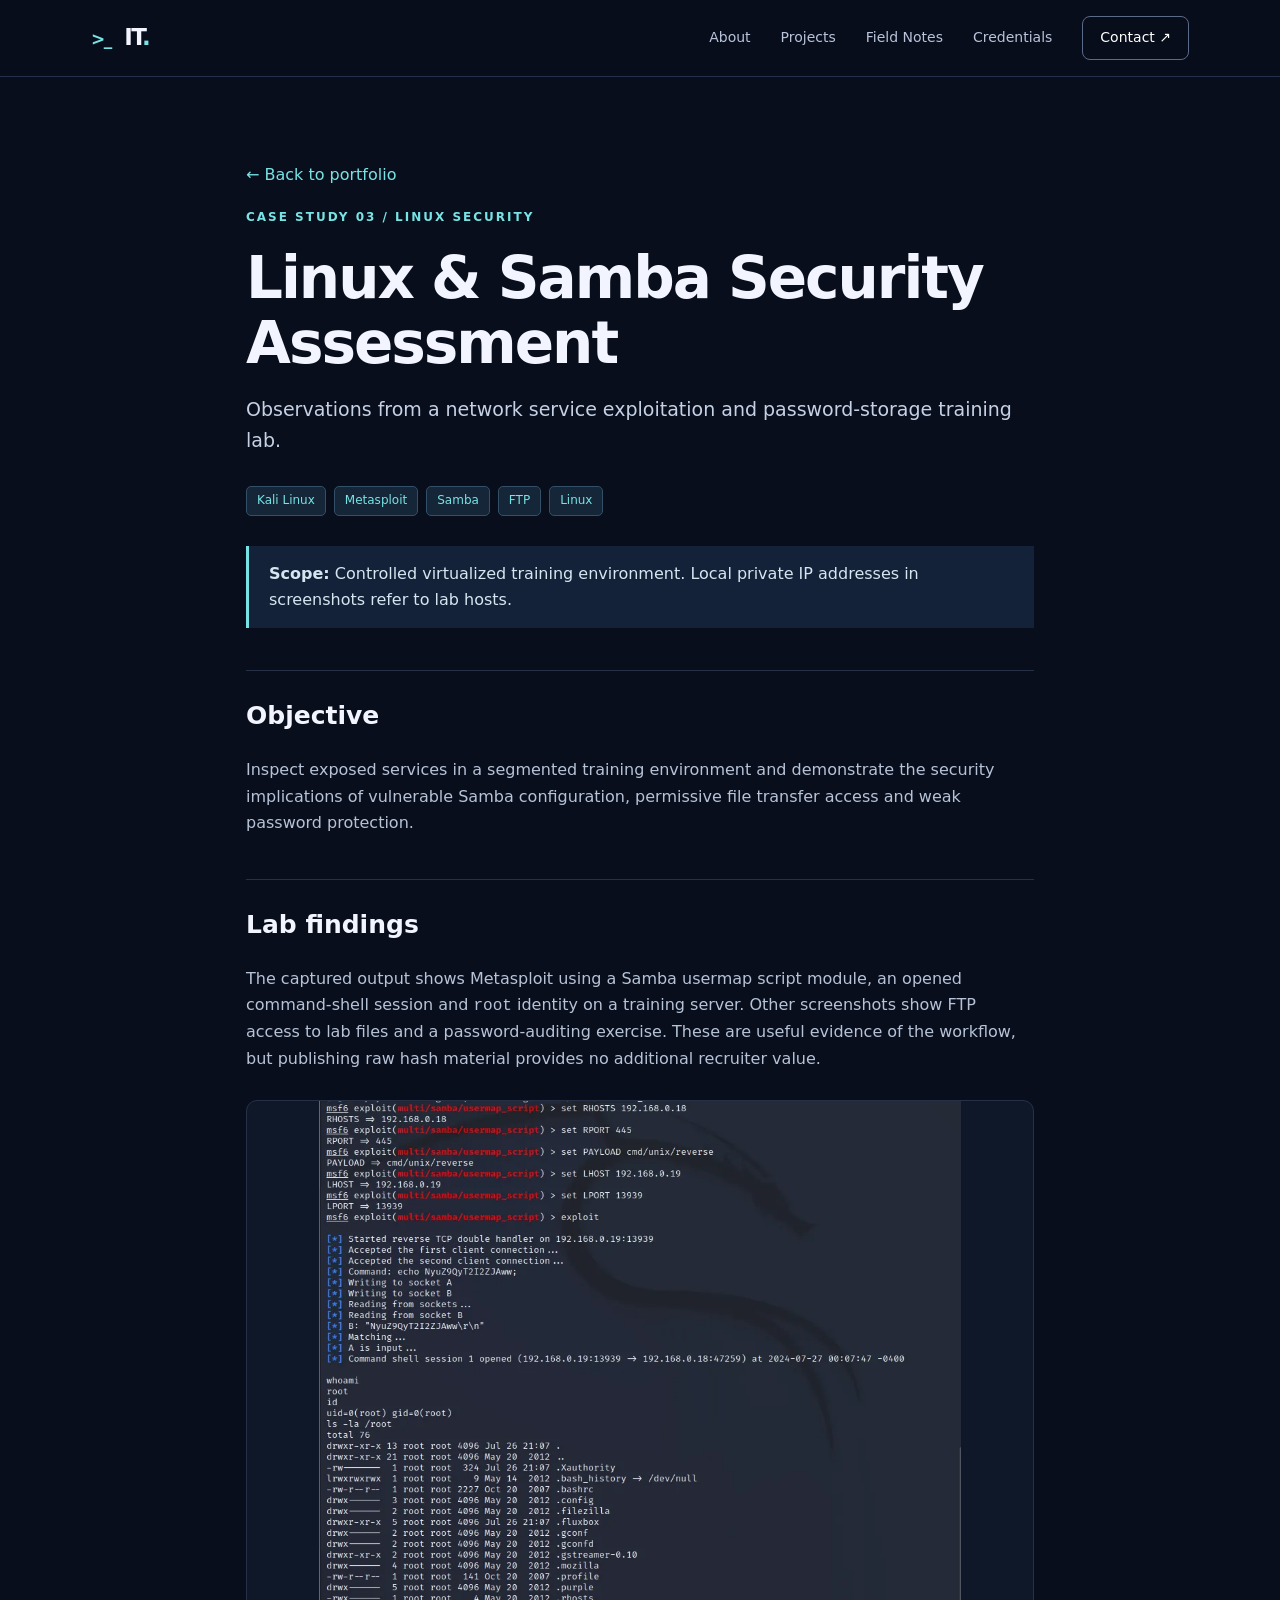
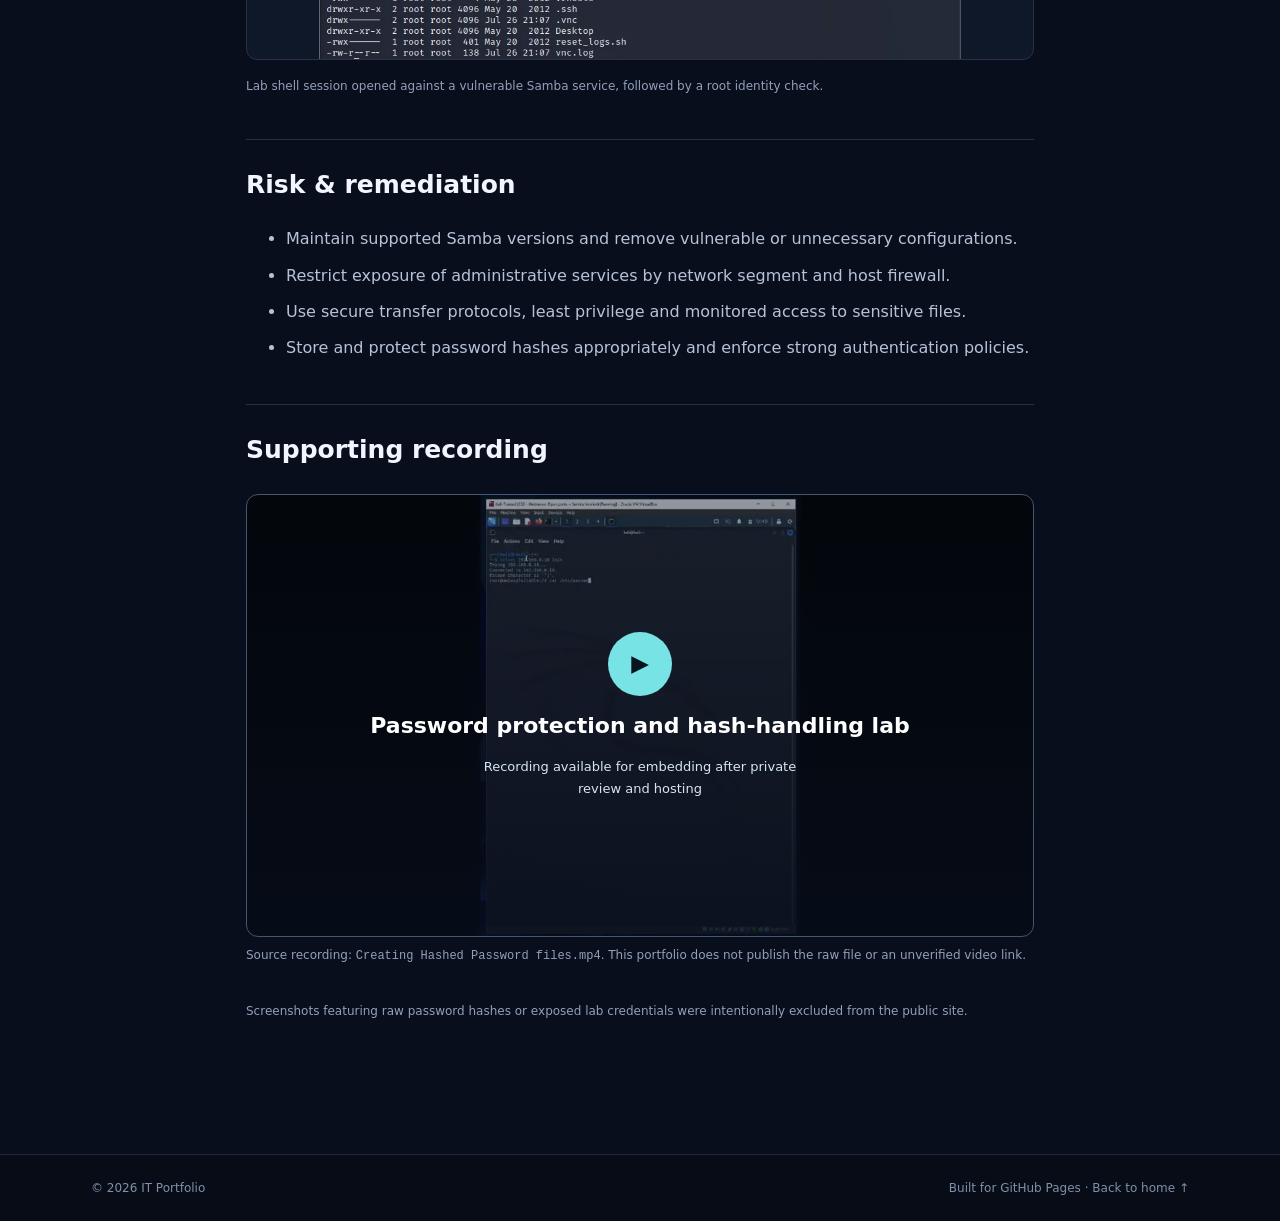
==== projects-linux-security-assessment.html @ bdb4d692 "Add files via upload" ====
<!doctype html><html lang="en"><head><meta charset="utf-8"><meta name="viewport" content="width=device-width,initial-scale=1"><meta name="theme-color" content="#090e1c"><meta name="description" content="IT systems administration and cybersecurity lab portfolio."><title>Linux &amp; Samba Security Assessment | IT Portfolio</title><link rel="stylesheet" href="styles.css"></head><body><a href="#main" class="skip">Skip to content</a><header class="site-header"><div class="wrap nav"><a class="logo" href="index.html"><span class="logo-icon">&gt;_</span> IT<span class="dot">.</span></a><button id="menuButton" class="menu-toggle" aria-expanded="false" aria-controls="navLinks">Menu ☰</button><nav id="navLinks" aria-label="Main navigation"><a href="index.html#about">About</a><a href="index.html#projects">Projects</a><a href="index.html#writing">Field Notes</a><a href="index.html#credentials">Credentials</a><a class="nav-contact" href="index.html#contact">Contact ↗</a></nav></div></header><main id="main"><article class="article"><a class="back" href="index.html#projects">← Back to portfolio</a><div class="kicker">CASE STUDY 03 / LINUX SECURITY</div><h1>Linux &amp; Samba Security Assessment</h1><p class="deck">Observations from a network service exploitation and password-storage training lab.</p><div class="tag-strip"><span>Kali Linux</span><span>Metasploit</span><span>Samba</span><span>FTP</span><span>Linux</span></div><div class="alert"><strong>Scope:</strong> Controlled virtualized training environment. Local private IP addresses in screenshots refer to lab hosts.</div><h2>Objective</h2><p>Inspect exposed services in a segmented training environment and demonstrate the security implications of vulnerable Samba configuration, permissive file transfer access and weak password protection.</p><h2>Lab findings</h2><p>The captured output shows Metasploit using a Samba usermap script module, an opened command-shell session and <code>root</code> identity on a training server. Other screenshots show FTP access to lab files and a password-auditing exercise. These are useful evidence of the workflow, but publishing raw hash material provides no additional recruiter value.</p><figure><img loading="lazy" src="assets-samba-session.webp" alt="Lab shell session opened against a vulnerable Samba service, followed by a root identity check."><figcaption>Lab shell session opened against a vulnerable Samba service, followed by a root identity check.</figcaption></figure><h2>Risk & remediation</h2><ul><li>Maintain supported Samba versions and remove vulnerable or unnecessary configurations.</li><li>Restrict exposure of administrative services by network segment and host firewall.</li><li>Use secure transfer protocols, least privilege and monitored access to sensitive files.</li><li>Store and protect password hashes appropriately and enforce strong authentication policies.</li></ul><h2>Supporting recording</h2><div class="media-video"><div class="video-cover" style="background-image:linear-gradient(0deg,#070e1bdb,#070e1b66),url('assets-password-audit-poster.webp')"><span class="play-icon" aria-hidden="true">▶</span><strong>Password protection and hash-handling lab</strong><small>Recording available for embedding after private review and hosting</small></div><p class="video-caption">Source recording: <code>Creating Hashed Password files.mp4</code>. This portfolio does not publish the raw file or an unverified video link.</p></div><p class="source-note">Screenshots featuring raw password hashes or exposed lab credentials were intentionally excluded from the public site.</p></article></main><footer><div class="wrap footer-inner"><span>© <span id="year"></span> IT Portfolio</span><span>Built for GitHub Pages · <a href="index.html">Back to home ↑</a></span></div></footer><script src="script.js"></script></body></html>
---- styles.css ----
:root{--bg:#090e1c;--surface:#10182a;--surface2:#0d1425;--border:#263148;--text:#f2f5ff;--muted:#a3afc8;--cyan:#78e3e4;--violet:#958aff;--max:1150px}*{box-sizing:border-box}html{scroll-behavior:smooth;scroll-padding-top:86px}body{margin:0;background:var(--bg);color:var(--text);font:16px/1.65 system-ui,-apple-system,BlinkMacSystemFont,"Segoe UI",sans-serif}a{color:inherit;text-decoration:none}a:focus-visible,button:focus-visible{outline:3px solid var(--cyan);outline-offset:4px}.wrap{max-width:var(--max);margin:0 auto;padding-left:26px;padding-right:26px}.skip{position:absolute;left:15px;top:-60px;background:white;color:black;padding:12px;z-index:99}.skip:focus{top:10px}.site-header{position:sticky;top:0;z-index:20;background:#090e1ce8;backdrop-filter:blur(15px);border-bottom:1px solid #22304a}.nav{display:flex;align-items:center;justify-content:space-between;min-height:76px}.logo{font-size:23px;letter-spacing:-1.5px;font-weight:850}.logo-icon{font-size:17px;color:var(--cyan);margin-right:7px}.dot{color:var(--cyan)}nav{display:flex;align-items:center;gap:30px}nav a{font-size:14px;color:#b9c4da;transition:color .2s}nav a:hover,.text-link:hover{color:var(--cyan)}nav .nav-contact{padding:9px 17px;border:1px solid #596b87;color:white;border-radius:8px}.menu-toggle{display:none}.hero{padding-top:106px;padding-bottom:125px}.eyebrow,.kicker{color:var(--cyan);letter-spacing:2px;font-size:12px;font-weight:750}.eyebrow{display:flex;align-items:center;gap:12px}.live-dot{width:8px;height:8px;background:var(--cyan);border-radius:50%;box-shadow:0 0 14px var(--cyan)}.hero-grid{display:grid;grid-template-columns:1.12fr .88fr;align-items:center;gap:60px}.hero h1{font-size:clamp(45px,5.3vw,77px);line-height:1.09;letter-spacing:-3.5px;margin:23px 0 28px;font-weight:790}.gradient{color:var(--cyan)}.intro{color:var(--muted);max-width:610px;font-size:18px;line-height:1.8}.intro strong{color:white}.actions{display:flex;gap:12px;flex-wrap:wrap;margin-top:33px}.button{display:inline-flex;align-items:center;gap:20px;font-weight:700;font-size:14px;border-radius:9px;padding:13px 22px;transition:transform .15s,background .15s}.button:hover{transform:translateY(-2px)}.primary{background:var(--cyan);color:#07101e}.primary:hover{background:#a0ffff}.secondary{border:1px solid #52617a;color:#e7eaf4}.secondary:hover{background:#19233a}.hero-meta{display:flex;gap:14px;flex-wrap:wrap;margin-top:35px;color:#aabbd3;font-size:12px}.hero-meta span:not(:last-child):after{content:"·";margin-left:14px;color:var(--cyan)}.terminal{border:1px solid #354361;border-radius:15px;overflow:hidden;background:#0c1426;box-shadow:0 30px 100px #0007,0 0 55px #4761a50d;transform:rotate(1deg)}.terminal-bar{background:#19233a;border-bottom:1px solid #34415a;display:flex;justify-content:space-between;padding:15px 18px;color:#8d9db7;font:12px ui-monospace,SFMono-Regular,Consolas,monospace}.circles{display:flex;gap:6px}.circles i{display:block;width:9px;height:9px;background:#6b7895;border-radius:50%}.circles i:first-child{background:#ef797c}.circles i:nth-child(2){background:#f4c367}.circles i:nth-child(3){background:#6bd0a4}.terminal-body{padding:22px 28px 30px;font:13px/1.75 ui-monospace,SFMono-Regular,Consolas,monospace}.terminal-body p{margin:0 0 9px}.prompt,.folders{color:var(--cyan)}.cmd{color:#e0e6f6}.output{padding-left:21px;color:#9ba9c4;margin-bottom:22px!important}.cursor{display:inline-block;background:var(--cyan);height:15px;width:8px;vertical-align:middle}.section{padding:105px 0}.section.alt{background:var(--surface2);border-top:1px solid #1a2942;border-bottom:1px solid #1a2942}.section-layout{display:grid;grid-template-columns:1fr 1fr;gap:88px}.section h2{font-size:clamp(35px,4vw,53px);line-height:1.14;letter-spacing:-1.8px;margin:17px 0 25px}.body-copy p{margin:0 0 18px;color:#b9c3d7;font-size:17px;line-height:1.85}.pill-row{display:flex;gap:9px;flex-wrap:wrap;margin-top:26px}.pill-row span{border:1px solid #3c4b63;border-radius:6px;color:#ccd6e7;padding:6px 10px;font-size:12px}.section-top{display:flex;align-items:end;justify-content:space-between;margin-bottom:40px}.section-top h2{margin-bottom:12px}.muted{color:var(--muted);max-width:700px;margin:0}.section-index{color:#65748f;font-size:12px;letter-spacing:2px;white-space:nowrap}.card-grid{display:grid;grid-template-columns:repeat(3,minmax(0,1fr));gap:20px}.project-card{border:1px solid #303b52;border-radius:12px;overflow:hidden;background:#11192a;display:flex;flex-direction:column;transition:transform .2s,border-color .2s}.project-card:hover{transform:translateY(-5px);border-color:#77dfe0}.project-visual{height:174px;display:flex;align-items:center;justify-content:center;border-bottom:1px solid #2b3b54;overflow:hidden}.visual-one{background:radial-gradient(circle at 70% 30%,#25475c,#10192c 64%)}.visual-code{font:14px/2 ui-monospace,monospace;color:#b9fafa;background:#080f1ab8;border:1px solid #2c6070;border-radius:8px;padding:13px 20px;transform:rotate(-4deg)}.visual-code span{color:#75aab8}.visual-two{background:radial-gradient(circle at 50% 50%,#1b3d5d,#10192c 70%)}.network-diagram{display:flex;align-items:center;gap:4px;color:#79e3e4;font:11px ui-monospace,monospace}.network-diagram span{border:1px solid #69c9db;padding:14px 9px;border-radius:5px;background:#122e4a}.network-diagram b{font-size:16px}.visual-three{background:radial-gradient(circle at 50% 20%,#2c315b,#111a2b 70%)}.grid-lines{display:grid;grid-template-columns:1fr 1fr;gap:13px;transform:rotate(-7deg)}.grid-lines span{color:#bab1ff;border:1px solid #6563b2;border-radius:6px;background:#171b38;padding:8px 25px;font:13px ui-monospace,monospace}.card-content{padding:25px;display:flex;flex-direction:column;flex:1}.tag-row{display:flex;justify-content:space-between;gap:8px;flex-wrap:wrap;color:var(--cyan);font-size:10px;font-weight:800;letter-spacing:1.1px}.tag-row .sample{color:#c9b18e}.card-content h3{font-size:21px;line-height:1.28;letter-spacing:-.5px;margin:19px 0 10px}.card-content p{color:var(--muted);font-size:14px;margin:0 0 24px;flex:1}.text-link{font-size:14px;font-weight:700}.text-link span{margin-left:6px}.notes-list{border-top:1px solid var(--border)}.notes-list a{padding:25px 5px;display:grid;grid-template-columns:85px 1fr 30px;align-items:center;border-bottom:1px solid var(--border);transition:background .2s}.notes-list a:hover{background:#162139}.note-number{color:var(--cyan);font:13px ui-monospace,monospace}.note-title{font-size:20px;font-weight:650}.note-title small{display:block;color:var(--muted);font-size:13px;font-weight:400;margin-top:4px}.arrow{color:var(--cyan);font-size:23px}.credential-stack{display:grid;gap:16px}.credential{display:flex;gap:18px;align-items:center;border:1px solid var(--border);padding:20px;border-radius:10px;background:#10192a}.credential-icon{height:52px;min-width:52px;display:grid;place-items:center;background:#203347;border:1px solid #3b6979;border-radius:10px;color:var(--cyan);font:800 14px ui-monospace,monospace}.credential h3{margin:0 0 3px;font-size:18px}.credential p{margin:0;color:var(--muted);font-size:13px}.credential small{color:#7697ab}.contact-section{background:radial-gradient(ellipse at 75% 30%,#173b51,#0a1324 60%);border-top:1px solid #264252}.contact-section p{color:#b0bfd2;max-width:600px;font-size:17px}.contact-note{font-size:12px!important;margin-top:22px}footer{background:#080c16;border-top:1px solid #1d2a3f}.footer-inner{display:flex;justify-content:space-between;flex-wrap:wrap;gap:20px;padding-top:24px;padding-bottom:24px;font-size:12px;color:#7e90ab}.footer-inner a:hover{color:var(--cyan)}.article{max-width:800px;margin:0 auto;padding:85px 26px 120px}.article h1{font-size:clamp(36px,5vw,58px);line-height:1.12;letter-spacing:-2px;margin:18px 0}.article h2{font-size:25px;margin-top:42px}.article p,.article li{color:#b6c3d7}.article .alert{border-left:3px solid var(--cyan);background:#132238;padding:15px 20px;color:#d6e6f1;margin:30px 0}.article a{color:var(--cyan);text-decoration:underline}.article pre{overflow-x:auto;background:#111d30;padding:20px;border-radius:8px;color:#b6ecf4}.article .video-placeholder{border:1px dashed #506781;aspect-ratio:16/9;display:grid;place-items:center;color:var(--muted);background:#101b2c;border-radius:10px;text-align:center;padding:20px}.article .back{display:inline-block;margin-bottom:20px;text-decoration:none}.article .back:hover{color:white}@media(max-width:900px){.hero-grid{grid-template-columns:1fr;gap:45px}.hero{padding-top:75px}.terminal{max-width:570px;transform:none}.card-grid{grid-template-columns:1fr 1fr}.section-layout{gap:42px}}@media(max-width:640px){.wrap{padding-left:20px;padding-right:20px}.hero{padding-top:64px;padding-bottom:80px}.hero h1{letter-spacing:-2px}.intro{font-size:16px}.section{padding:75px 0}.section-layout{grid-template-columns:1fr;gap:15px}.card-grid{grid-template-columns:1fr}.section-index{display:none}.menu-toggle{display:block;border:1px solid #3b5068;border-radius:7px;background:none;color:white;padding:8px 12px}nav{display:none;position:absolute;top:76px;left:0;right:0;background:#10182a;border-bottom:1px solid #344057;padding:20px;flex-direction:column;align-items:stretch;gap:16px}nav.open{display:flex}.hero-meta{gap:8px}.hero-meta span:not(:last-child):after{margin-left:8px}.notes-list a{grid-template-columns:48px 1fr 20px}.note-title{font-size:16px}.terminal-body{font-size:12px;padding:18px}.contact-section h2{font-size:37px}}

.card-image-link{display:block;overflow:hidden;height:205px;background:#111c2c;border-bottom:1px solid var(--border)}.card-image-link img{width:100%;height:100%;object-fit:cover;transition:transform .25s}.project-card:hover .card-image-link img{transform:scale(1.035)}.done{color:#91d8ad!important}.article{max-width:840px}.article .deck{font-size:19px;color:#c5d1e4;margin:0 0 29px}.article figure{margin:28px 0}.article figure img{width:100%;height:auto;max-height:560px;object-fit:contain;background:#0e1829;border-radius:11px;border:1px solid var(--border)}.article figcaption,.video-caption,.source-note{font-size:12px!important;color:#91a0ba!important;margin-top:9px}.article .tag-strip{display:flex;gap:8px;flex-wrap:wrap;margin:24px 0}.tag-strip span{font-size:12px;color:var(--cyan);background:#142637;border:1px solid #325067;border-radius:5px;padding:4px 10px}.article h2{border-top:1px solid var(--border);padding-top:24px}.media-video{margin:24px 0 35px}.video-cover{aspect-ratio:16/9;background-size:cover;background-position:center;display:flex;flex-direction:column;justify-content:center;align-items:center;border:1px solid #425671;border-radius:12px;text-align:center;gap:12px;padding:30px}.video-cover strong{font-size:22px;color:white}.video-cover small{font-size:13px;max-width:330px;color:#d7e5f2}.play-icon{display:grid;place-items:center;width:64px;height:64px;border-radius:100%;background:#78e3e4;color:#07131f;font-size:23px}.article pre code{white-space:pre}.article .back{color:#78e3e4}.article ol li,.article ul li{margin-bottom:10px}@media(max-width:650px){.card-image-link{height:190px}.video-cover strong{font-size:18px}}
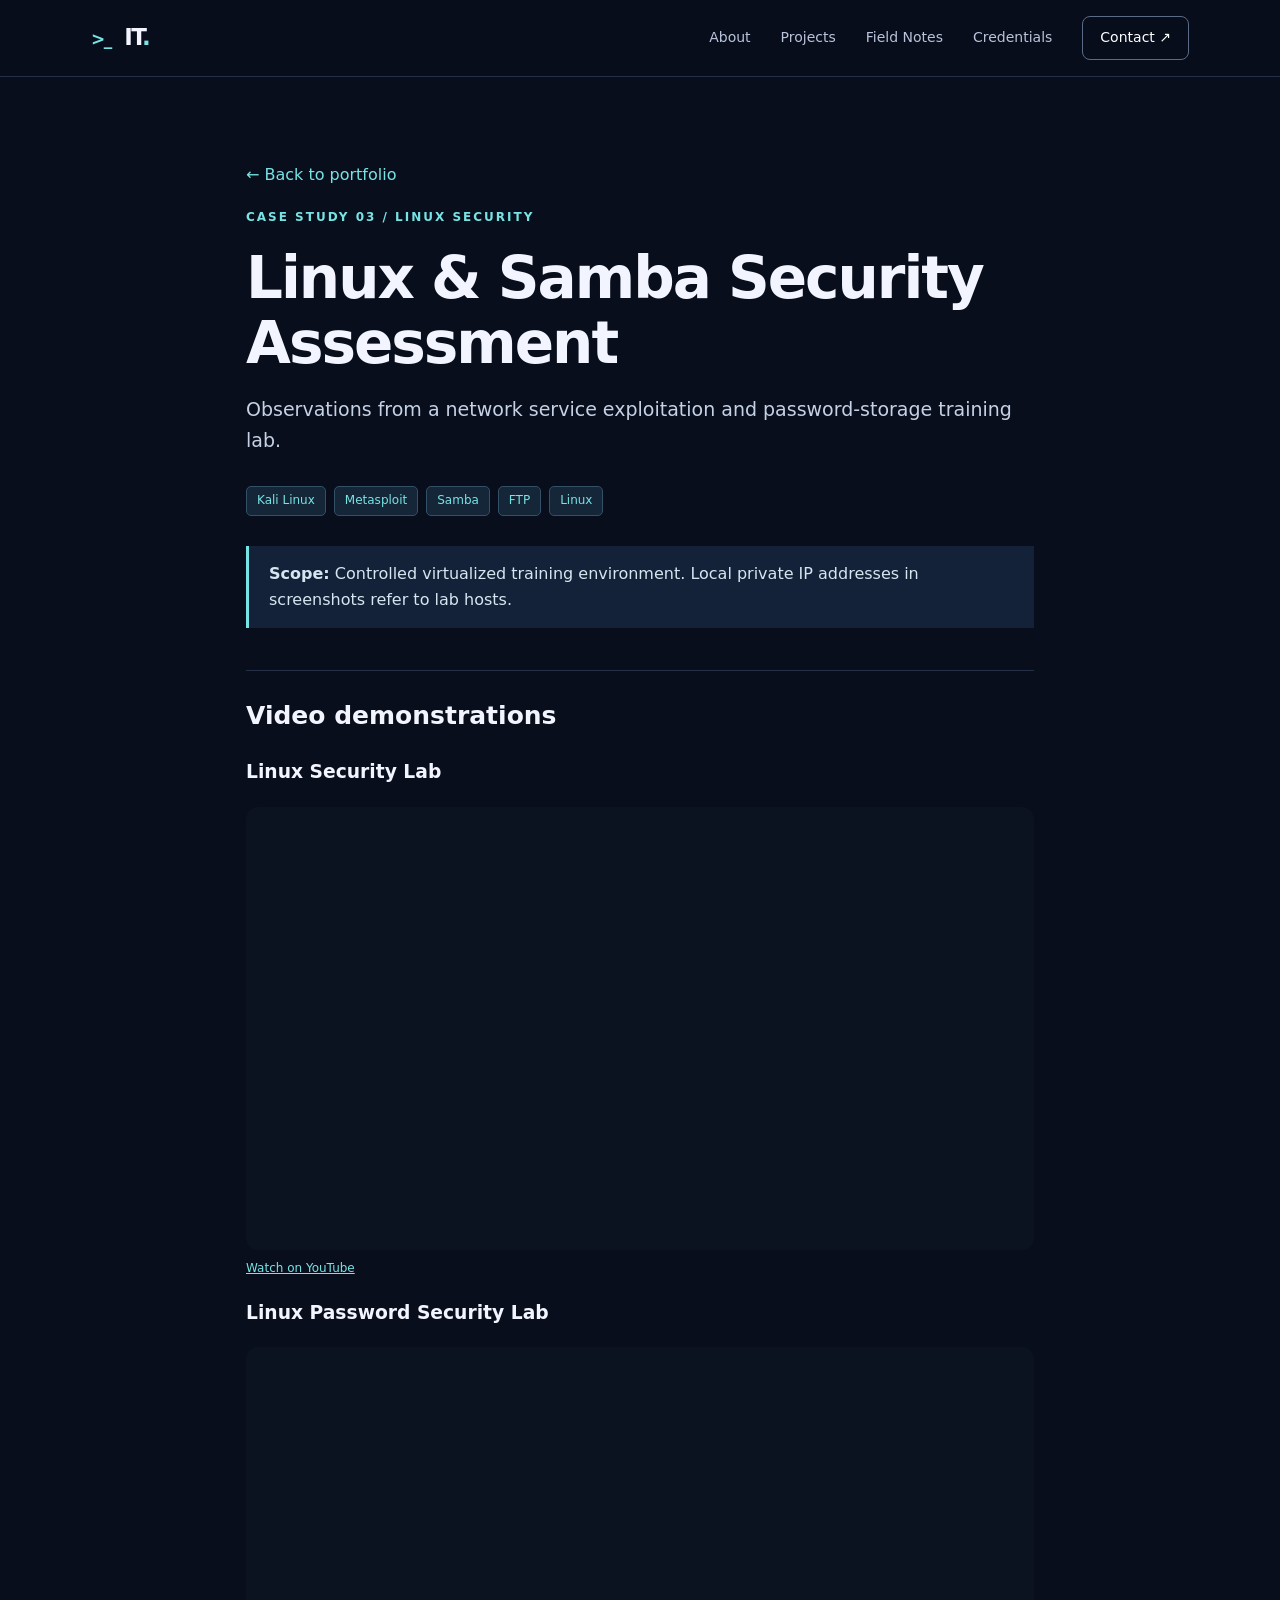
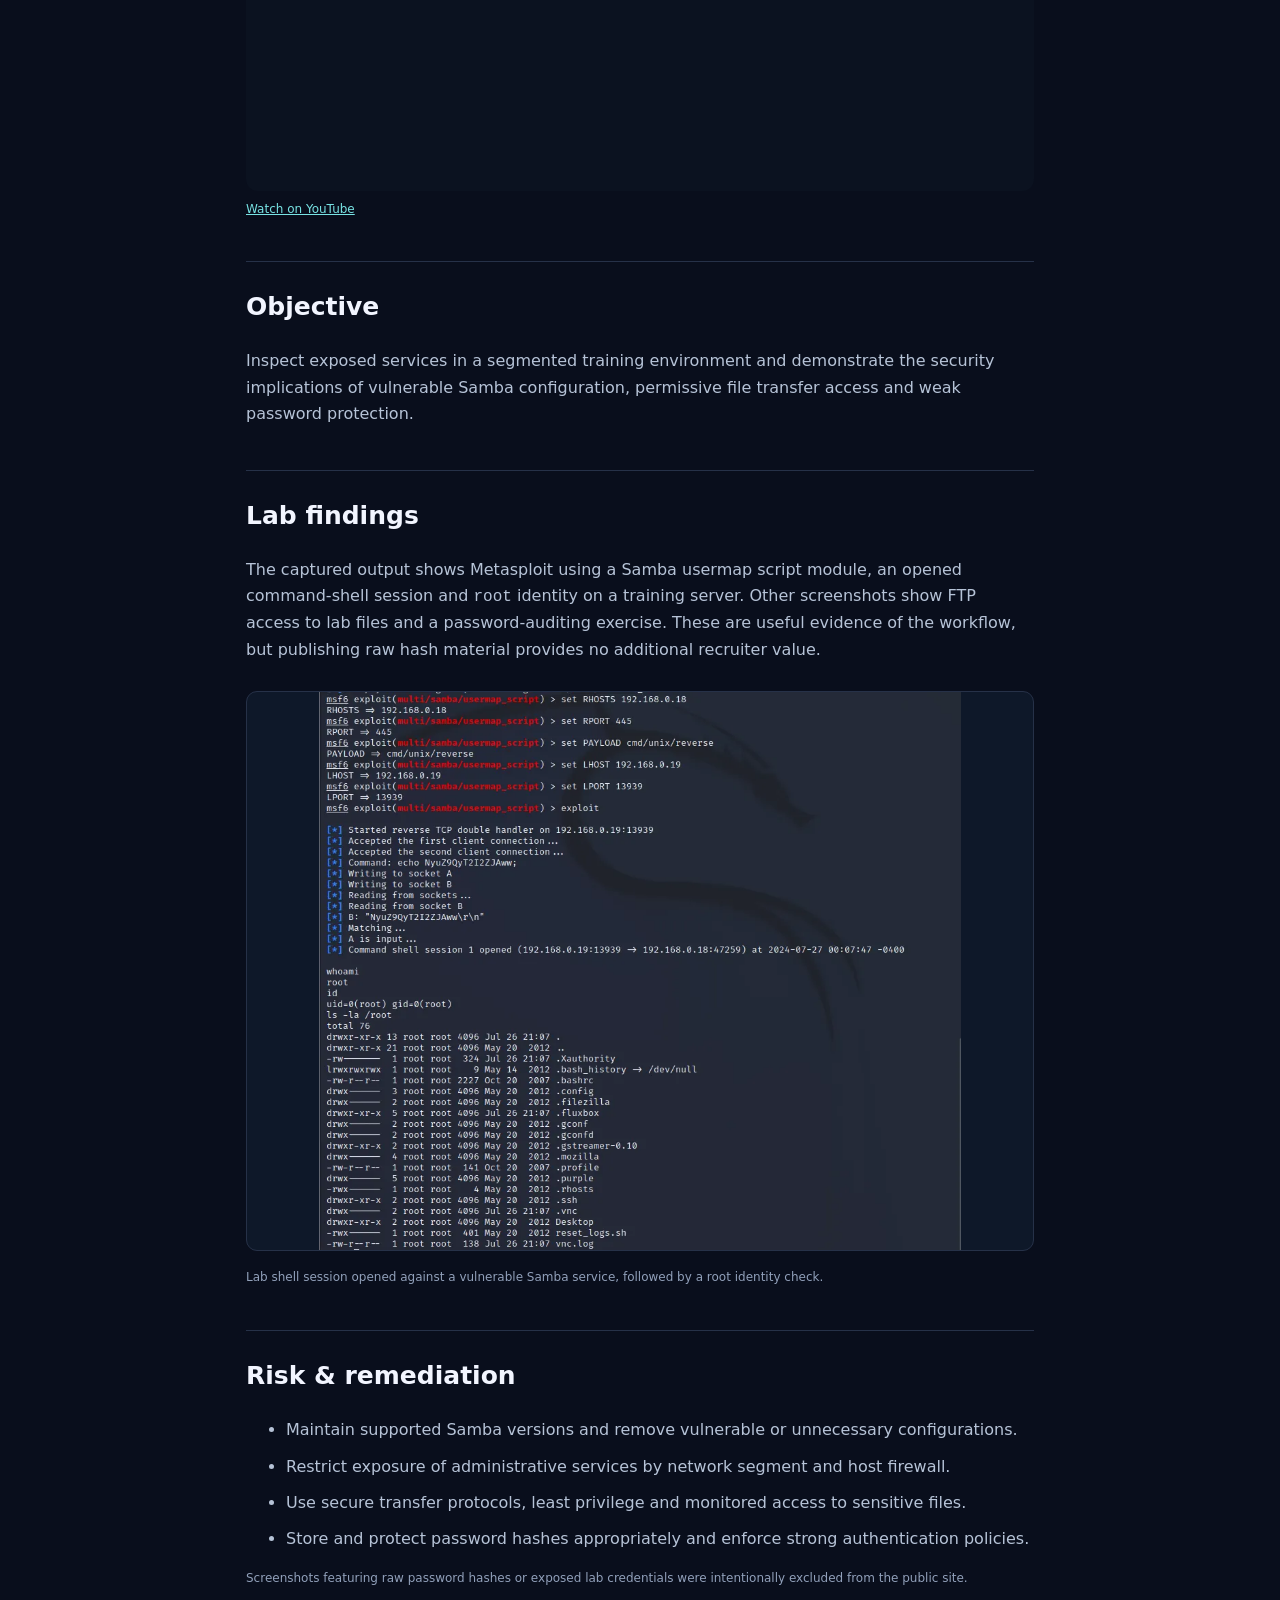
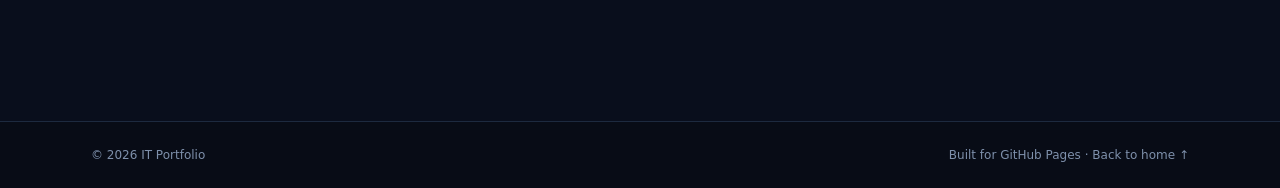
==== commit 3e357154: "Add playable video demonstrations above project documentation" ====
--- a/projects-linux-security-assessment.html
+++ b/projects-linux-security-assessment.html
@@ -1 +1 @@
-<!doctype html><html lang="en"><head><meta charset="utf-8"><meta name="viewport" content="width=device-width,initial-scale=1"><meta name="theme-color" content="#090e1c"><meta name="description" content="IT systems administration and cybersecurity lab portfolio."><title>Linux &amp; Samba Security Assessment | IT Portfolio</title><link rel="stylesheet" href="styles.css"></head><body><a href="#main" class="skip">Skip to content</a><header class="site-header"><div class="wrap nav"><a class="logo" href="index.html"><span class="logo-icon">&gt;_</span> IT<span class="dot">.</span></a><button id="menuButton" class="menu-toggle" aria-expanded="false" aria-controls="navLinks">Menu ☰</button><nav id="navLinks" aria-label="Main navigation"><a href="index.html#about">About</a><a href="index.html#projects">Projects</a><a href="index.html#writing">Field Notes</a><a href="index.html#credentials">Credentials</a><a class="nav-contact" href="index.html#contact">Contact ↗</a></nav></div></header><main id="main"><article class="article"><a class="back" href="index.html#projects">← Back to portfolio</a><div class="kicker">CASE STUDY 03 / LINUX SECURITY</div><h1>Linux &amp; Samba Security Assessment</h1><p class="deck">Observations from a network service exploitation and password-storage training lab.</p><div class="tag-strip"><span>Kali Linux</span><span>Metasploit</span><span>Samba</span><span>FTP</span><span>Linux</span></div><div class="alert"><strong>Scope:</strong> Controlled virtualized training environment. Local private IP addresses in screenshots refer to lab hosts.</div><h2>Objective</h2><p>Inspect exposed services in a segmented training environment and demonstrate the security implications of vulnerable Samba configuration, permissive file transfer access and weak password protection.</p><h2>Lab findings</h2><p>The captured output shows Metasploit using a Samba usermap script module, an opened command-shell session and <code>root</code> identity on a training server. Other screenshots show FTP access to lab files and a password-auditing exercise. These are useful evidence of the workflow, but publishing raw hash material provides no additional recruiter value.</p><figure><img loading="lazy" src="assets-samba-session.webp" alt="Lab shell session opened against a vulnerable Samba service, followed by a root identity check."><figcaption>Lab shell session opened against a vulnerable Samba service, followed by a root identity check.</figcaption></figure><h2>Risk & remediation</h2><ul><li>Maintain supported Samba versions and remove vulnerable or unnecessary configurations.</li><li>Restrict exposure of administrative services by network segment and host firewall.</li><li>Use secure transfer protocols, least privilege and monitored access to sensitive files.</li><li>Store and protect password hashes appropriately and enforce strong authentication policies.</li></ul><h2>Supporting recording</h2><div class="media-video"><div class="video-cover" style="background-image:linear-gradient(0deg,#070e1bdb,#070e1b66),url('assets-password-audit-poster.webp')"><span class="play-icon" aria-hidden="true">▶</span><strong>Password protection and hash-handling lab</strong><small>Recording available for embedding after private review and hosting</small></div><p class="video-caption">Source recording: <code>Creating Hashed Password files.mp4</code>. This portfolio does not publish the raw file or an unverified video link.</p></div><p class="source-note">Screenshots featuring raw password hashes or exposed lab credentials were intentionally excluded from the public site.</p></article></main><footer><div class="wrap footer-inner"><span>© <span id="year"></span> IT Portfolio</span><span>Built for GitHub Pages · <a href="index.html">Back to home ↑</a></span></div></footer><script src="script.js"></script></body></html>+<!doctype html><html lang="en"><head><meta charset="utf-8"><meta name="viewport" content="width=device-width,initial-scale=1"><meta name="theme-color" content="#090e1c"><meta name="description" content="IT systems administration and cybersecurity lab portfolio."><title>Linux &amp; Samba Security Assessment | IT Portfolio</title><link rel="stylesheet" href="styles.css"></head><body><a href="#main" class="skip">Skip to content</a><header class="site-header"><div class="wrap nav"><a class="logo" href="index.html"><span class="logo-icon">&gt;_</span> IT<span class="dot">.</span></a><button id="menuButton" class="menu-toggle" aria-expanded="false" aria-controls="navLinks">Menu ☰</button><nav id="navLinks" aria-label="Main navigation"><a href="index.html#about">About</a><a href="index.html#projects">Projects</a><a href="index.html#writing">Field Notes</a><a href="index.html#credentials">Credentials</a><a class="nav-contact" href="index.html#contact">Contact ↗</a></nav></div></header><main id="main"><article class="article"><a class="back" href="index.html#projects">← Back to portfolio</a><div class="kicker">CASE STUDY 03 / LINUX SECURITY</div><h1>Linux &amp; Samba Security Assessment</h1><p class="deck">Observations from a network service exploitation and password-storage training lab.</p><div class="tag-strip"><span>Kali Linux</span><span>Metasploit</span><span>Samba</span><span>FTP</span><span>Linux</span></div><div class="alert"><strong>Scope:</strong> Controlled virtualized training environment. Local private IP addresses in screenshots refer to lab hosts.</div><section class="case-video" style="margin:2rem 0"><h2>Video demonstrations</h2><h3>Linux Security Lab</h3><div style="width:100%;aspect-ratio:16/9;background:#0b1220;border-radius:12px;overflow:hidden"><iframe src="https://www.youtube-nocookie.com/embed/yNziHH8Kapo" title="Linux Security Lab" loading="lazy" referrerpolicy="strict-origin-when-cross-origin" allow="accelerometer;autoplay;clipboard-write;encrypted-media;gyroscope;picture-in-picture;web-share" allowfullscreen style="width:100%;height:100%;border:0"></iframe></div><p class="video-caption"><a href="https://youtu.be/yNziHH8Kapo" target="_blank" rel="noopener noreferrer">Watch on YouTube</a></p><h3>Linux Password Security Lab</h3><div style="width:100%;aspect-ratio:16/9;background:#0b1220;border-radius:12px;overflow:hidden"><iframe src="https://www.youtube-nocookie.com/embed/p9gUYCZ9yWU" title="Linux Password Security Lab" loading="lazy" referrerpolicy="strict-origin-when-cross-origin" allow="accelerometer;autoplay;clipboard-write;encrypted-media;gyroscope;picture-in-picture;web-share" allowfullscreen style="width:100%;height:100%;border:0"></iframe></div><p class="video-caption"><a href="https://youtu.be/p9gUYCZ9yWU" target="_blank" rel="noopener noreferrer">Watch on YouTube</a></p></section><h2>Objective</h2><p>Inspect exposed services in a segmented training environment and demonstrate the security implications of vulnerable Samba configuration, permissive file transfer access and weak password protection.</p><h2>Lab findings</h2><p>The captured output shows Metasploit using a Samba usermap script module, an opened command-shell session and <code>root</code> identity on a training server. Other screenshots show FTP access to lab files and a password-auditing exercise. These are useful evidence of the workflow, but publishing raw hash material provides no additional recruiter value.</p><figure><img loading="lazy" src="assets-samba-session.webp" alt="Lab shell session opened against a vulnerable Samba service, followed by a root identity check."><figcaption>Lab shell session opened against a vulnerable Samba service, followed by a root identity check.</figcaption></figure><h2>Risk & remediation</h2><ul><li>Maintain supported Samba versions and remove vulnerable or unnecessary configurations.</li><li>Restrict exposure of administrative services by network segment and host firewall.</li><li>Use secure transfer protocols, least privilege and monitored access to sensitive files.</li><li>Store and protect password hashes appropriately and enforce strong authentication policies.</li></ul><p class="source-note">Screenshots featuring raw password hashes or exposed lab credentials were intentionally excluded from the public site.</p></article></main><footer><div class="wrap footer-inner"><span>© <span id="year"></span> IT Portfolio</span><span>Built for GitHub Pages · <a href="index.html">Back to home ↑</a></span></div></footer><script src="script.js"></script></body></html>
